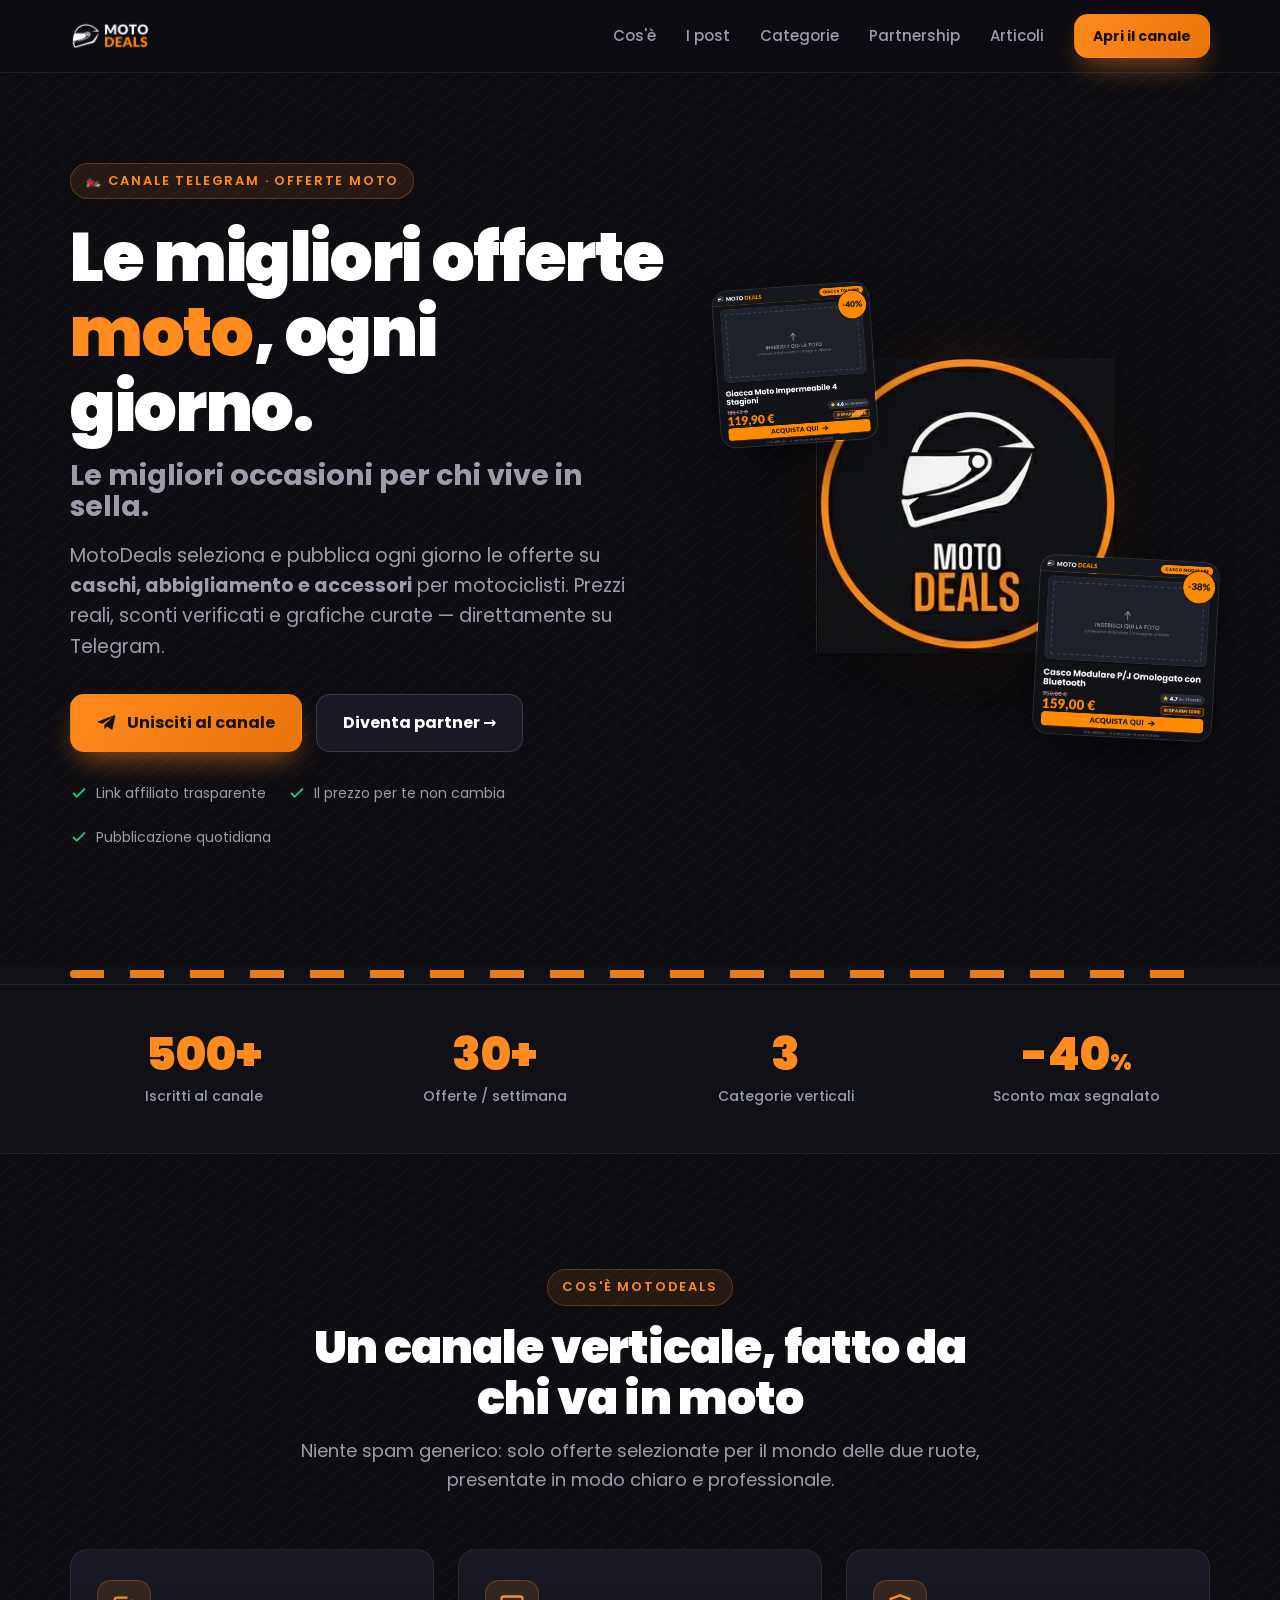
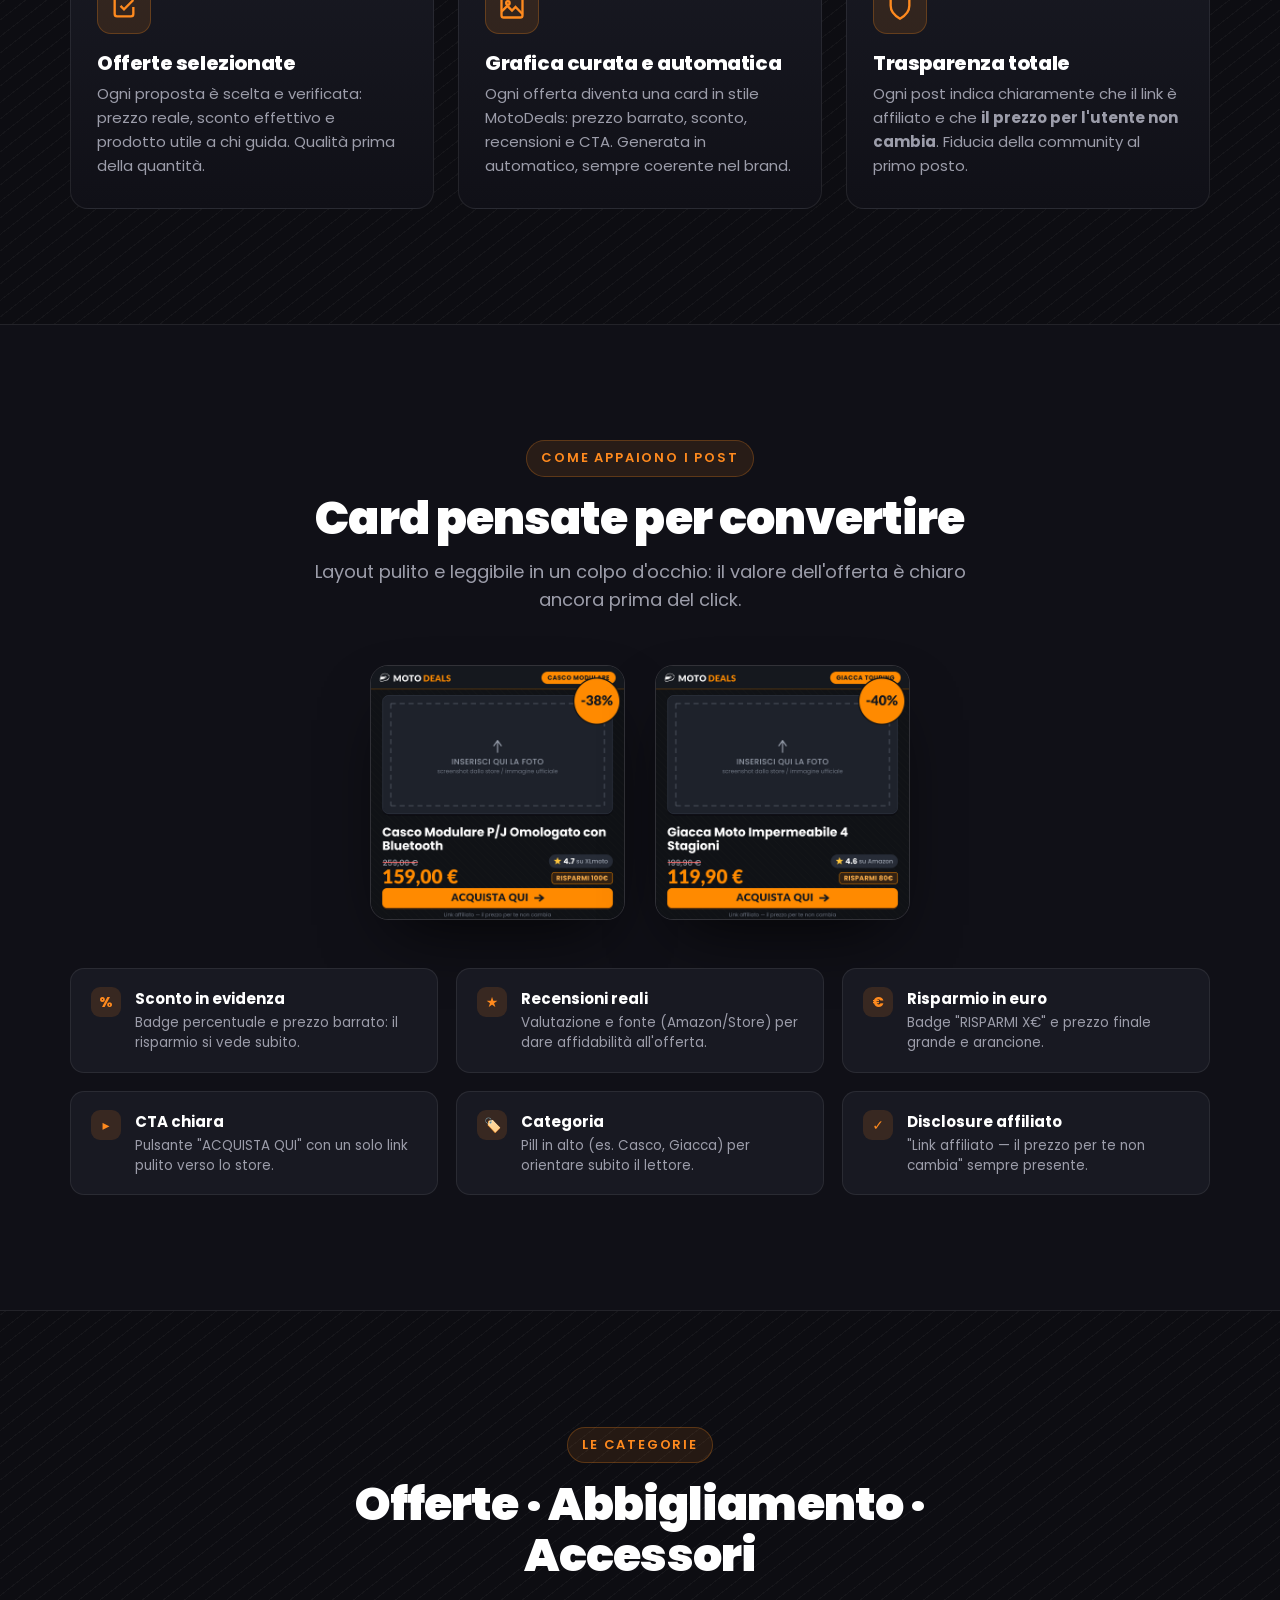
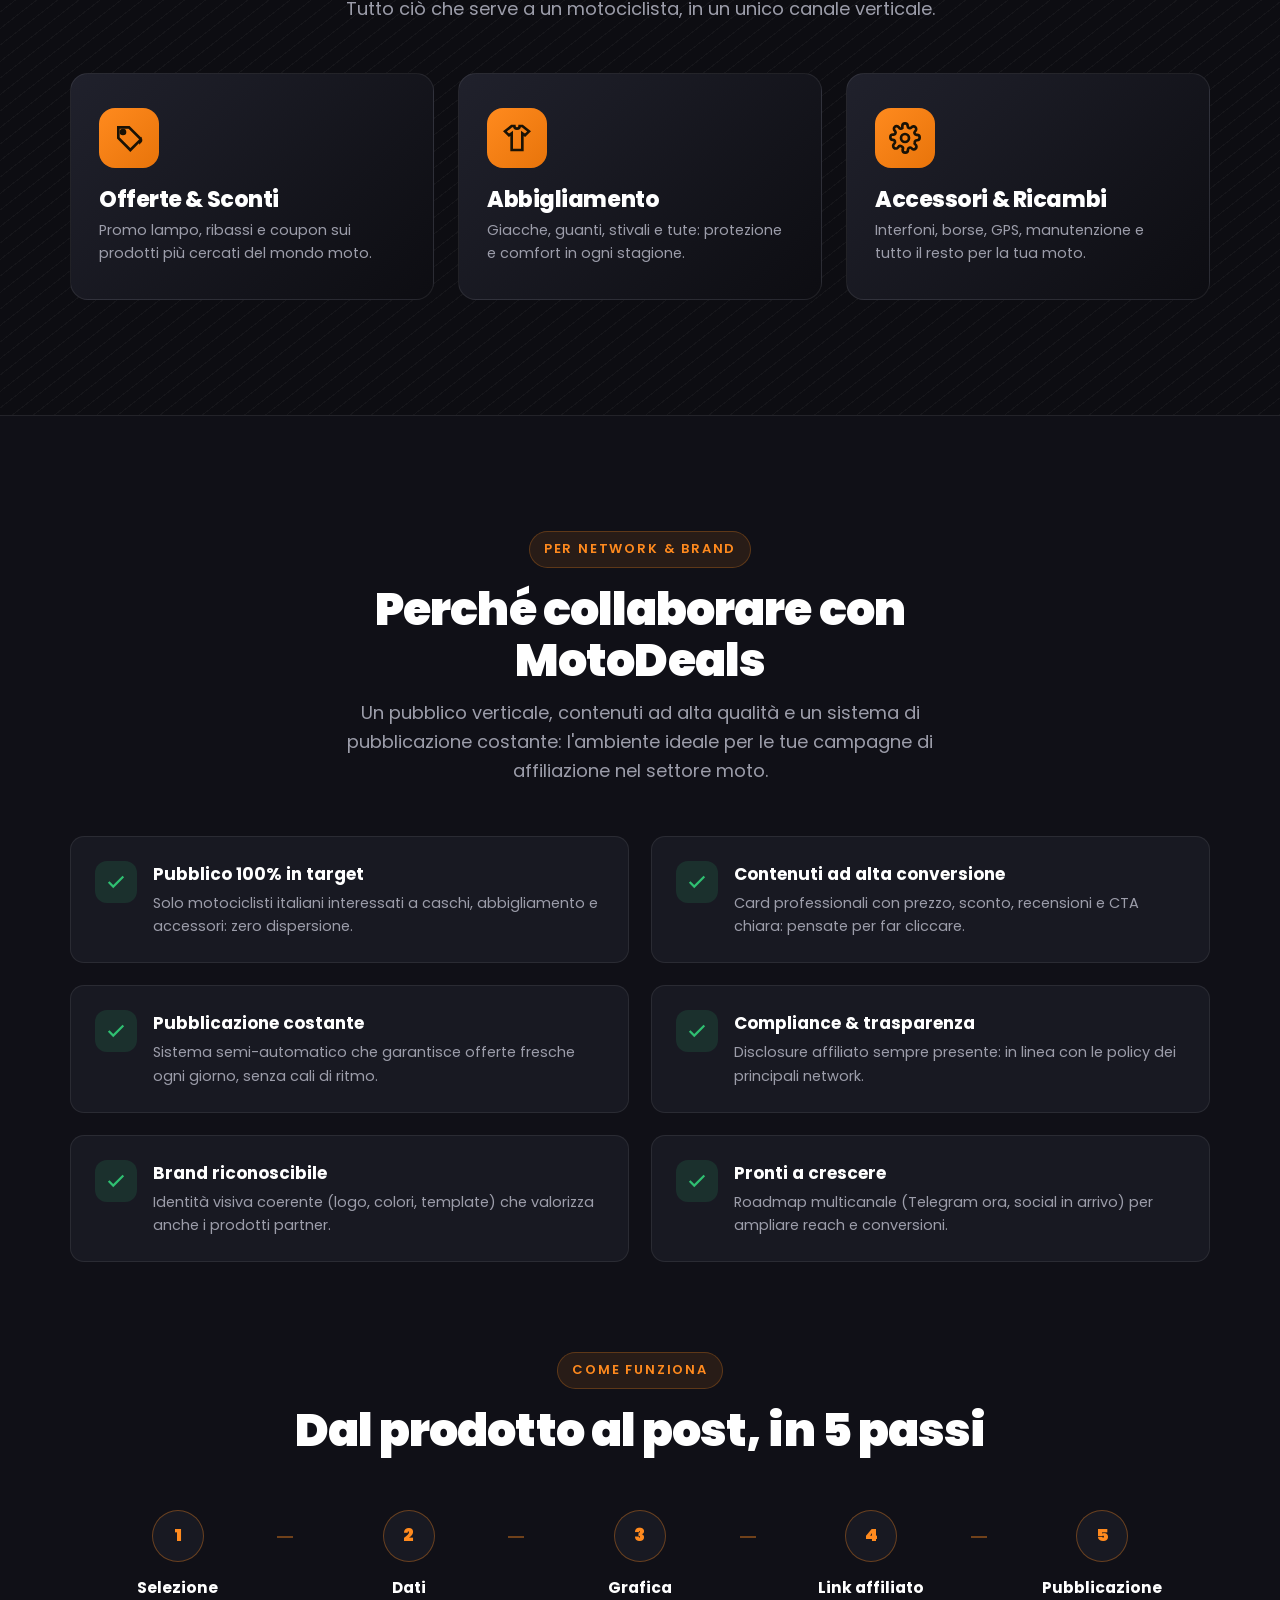
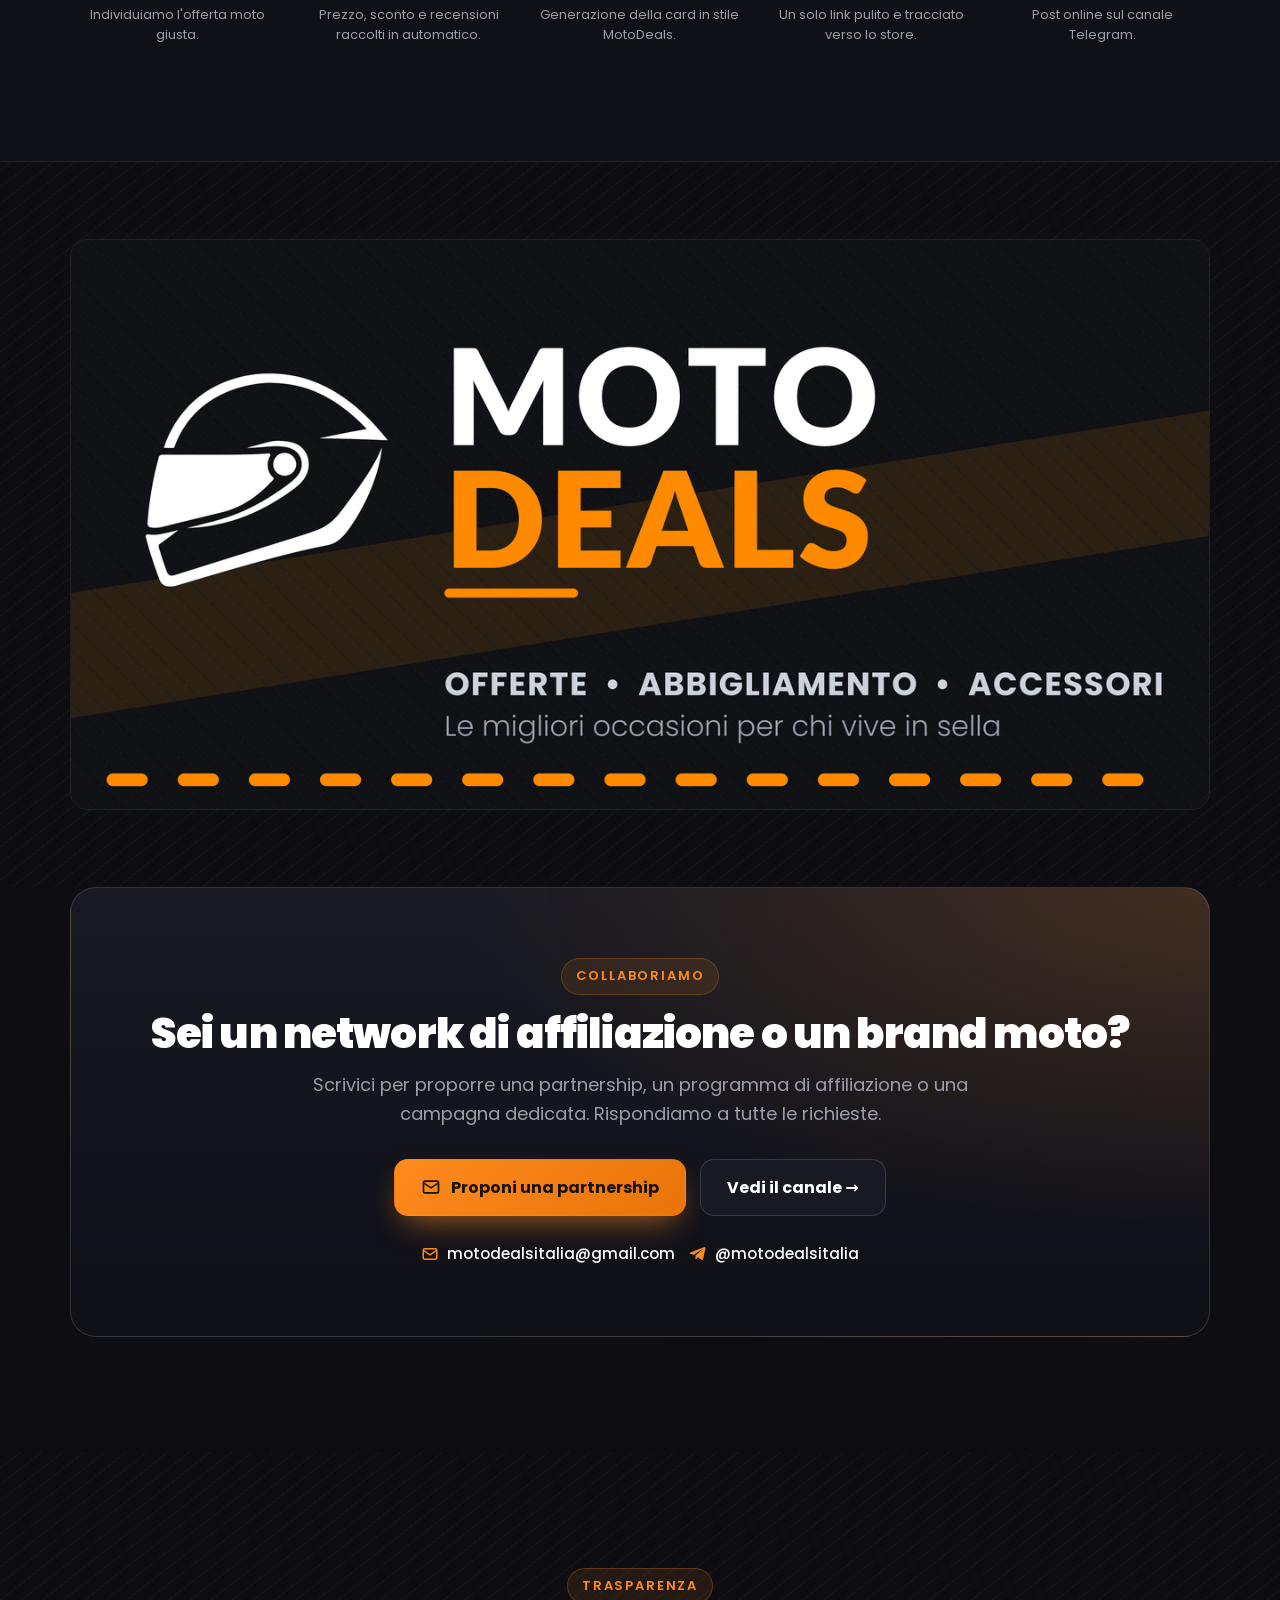
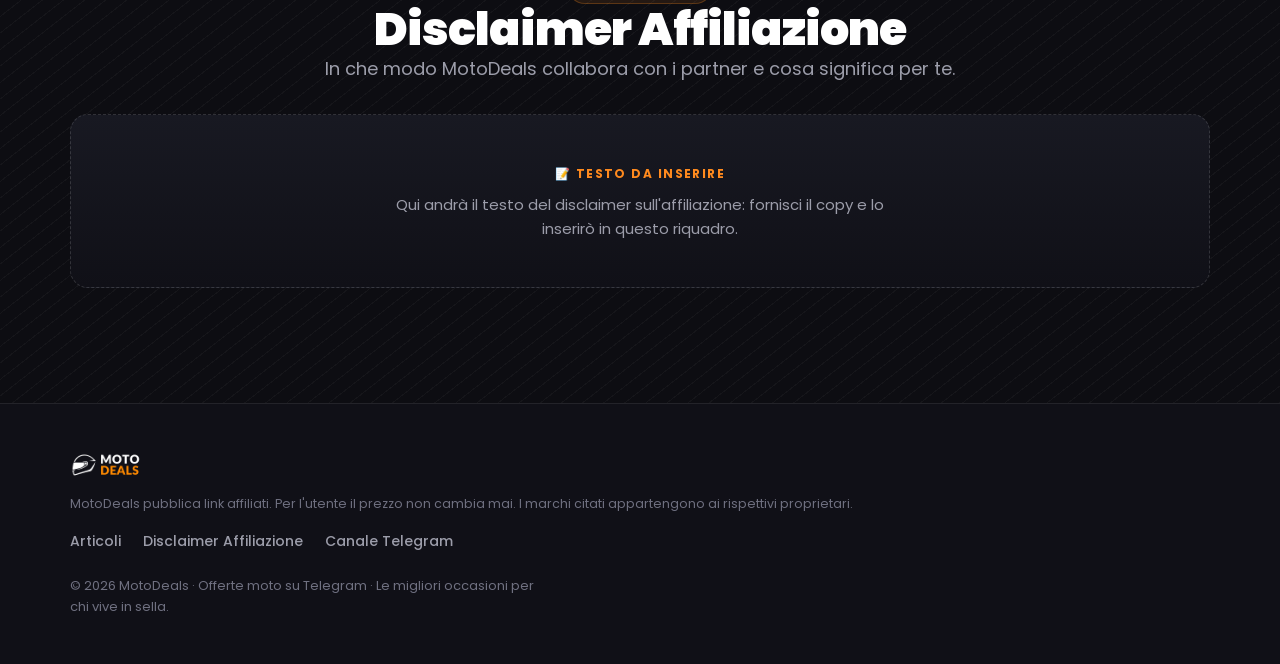
==== index.html @ 4dca3448 "Versione iniziale: sito MotoDeals (landing + blog articoli + pannello admin + sezione disclaimer) Co" ====
<!DOCTYPE html>
<html lang="it">
<head>
<meta charset="UTF-8" />
<meta name="viewport" content="width=device-width, initial-scale=1.0" />
<title>MotoDeals — Le migliori offerte moto su Telegram | Partnership & Affiliazioni</title>
<meta name="description" content="MotoDeals è il canale Telegram delle offerte moto: caschi, abbigliamento e accessori scontati ogni giorno. Contenuti curati, grafica automatica e trasparenza sui link affiliati. Cerchiamo partnership con network e brand del settore." />

<!-- Social preview -->
<meta property="og:title" content="MotoDeals — Le migliori offerte moto su Telegram" />
<meta property="og:description" content="Offerte, abbigliamento e accessori moto selezionati ogni giorno. Per chi vive in sella." />
<meta property="og:image" content="[data-uri]" />
<meta property="og:type" content="website" />
<link rel="icon" type="image/png" href="[data-uri]" />

<link rel="preconnect" href="https://fonts.googleapis.com" />
<link rel="preconnect" href="https://fonts.gstatic.com" crossorigin />
<link href="https://fonts.googleapis.com/css2?family=Poppins:wght@400;500;600;700;800;900&display=swap" rel="stylesheet" />

<link rel="stylesheet" href="styles.css" />
</head>
<body>

<!-- ============ NAV ============ -->
<header class="nav">
  <div class="wrap nav-inner">
    <a href="#top"><img class="nav-logo" src="[data-uri]" alt="MotoDeals" /></a>
    <nav class="nav-links" id="navlinks">
      <a class="link" href="#cos-e">Cos'è</a>
      <a class="link" href="#post">I post</a>
      <a class="link" href="#categorie">Categorie</a>
      <a class="link" href="#partner">Partnership</a>
      <a class="link" href="blog.html">Articoli</a>
      <a class="btn btn-primary nav-cta" href="https://t.me/motodealsitalia" target="_blank" rel="noopener">Apri il canale</a>
    </nav>
    <div class="burger" id="burger" aria-label="Menu">
      <svg viewBox="0 0 24 24" fill="none" stroke="currentColor" stroke-width="2"><path d="M3 6h18M3 12h18M3 18h18"/></svg>
    </div>
  </div>
</header>

<!-- ============ HERO ============ -->
<section class="hero stripes" id="top">
  <div class="wrap hero-grid">
    <div class="reveal">
      <span class="eyebrow">🏍️ Canale Telegram · Offerte Moto</span>
      <h1>Le migliori offerte <span class="orange">moto</span>, ogni giorno.
        <span class="sub">Le migliori occasioni per chi vive in sella.</span>
      </h1>
      <p class="lead">MotoDeals seleziona e pubblica ogni giorno le offerte su <strong>caschi, abbigliamento e accessori</strong> per motociclisti. Prezzi reali, sconti verificati e grafiche curate — direttamente su Telegram.</p>
      <div class="hero-cta">
        <a class="btn btn-primary" href="https://t.me/motodealsitalia" target="_blank" rel="noopener">
          <svg viewBox="0 0 24 24" fill="currentColor"><path d="M21.9 4.3 18.7 19c-.2 1-.9 1.3-1.8.8l-4.9-3.6-2.4 2.3c-.3.3-.5.5-1 .5l.3-5 9.1-8.2c.4-.4-.1-.6-.6-.2L6.4 13 1.6 11.5c-1-.3-1-1 .2-1.5L20.6 2.8c.9-.3 1.6.2 1.3 1.5Z"/></svg>
          Unisciti al canale
        </a>
        <a class="btn btn-ghost" href="#partner">Diventa partner →</a>
      </div>
      <div class="hero-trust">
        <span><svg viewBox="0 0 24 24" fill="none" stroke="currentColor" stroke-width="2.4"><path d="M20 6 9 17l-5-5"/></svg> Link affiliato trasparente</span>
        <span><svg viewBox="0 0 24 24" fill="none" stroke="currentColor" stroke-width="2.4"><path d="M20 6 9 17l-5-5"/></svg> Il prezzo per te non cambia</span>
        <span><svg viewBox="0 0 24 24" fill="none" stroke="currentColor" stroke-width="2.4"><path d="M20 6 9 17l-5-5"/></svg> Pubblicazione quotidiana</span>
      </div>
    </div>
    <div class="hero-visual reveal">
      <div class="glow"></div>
      <img class="hero-logo" src="[data-uri]" alt="Logo MotoDeals" />
      <img class="hero-card" src="[data-uri]" alt="Esempio offerta casco" />
      <img class="hero-card hero-card-2" src="[data-uri]" alt="Esempio offerta giacca" />
    </div>
  </div>
</section>

<div class="road-wrap"><div class="wrap"><div class="road"></div></div></div>

<!-- ============ STATS ============ -->
<!-- ⬇️⬇️  MODIFICA QUI CON I TUOI NUMERI REALI prima di inviare ai network  ⬇️⬇️ -->
<section class="stats" style="padding-block:46px">
  <div class="wrap stats-grid reveal">
    <div class="stat"><div class="num" data-target="500" data-suffix="+">0</div><div class="lbl">Iscritti al canale</div></div>
    <div class="stat"><div class="num" data-target="30" data-suffix="+">0</div><div class="lbl">Offerte / settimana</div></div>
    <div class="stat"><div class="num">3</div><div class="lbl">Categorie verticali</div></div>
    <div class="stat"><div class="num">-40<span style="font-size:.5em">%</span></div><div class="lbl">Sconto max segnalato</div></div>
  </div>
</section>
<!-- ⬆️⬆️  fine numeri da personalizzare  ⬆️⬆️ -->

<!-- ============ COS'È ============ -->
<section id="cos-e" class="stripes">
  <div class="wrap">
    <div class="sec-head center reveal">
      <span class="eyebrow">Cos'è MotoDeals</span>
      <h2 class="title" style="margin:16px 0 14px">Un canale verticale, fatto da chi va in moto</h2>
      <p class="lead center">Niente spam generico: solo offerte selezionate per il mondo delle due ruote, presentate in modo chiaro e professionale.</p>
    </div>
    <div class="cards">
      <div class="card reveal">
        <div class="ico"><svg viewBox="0 0 24 24" fill="none" stroke="currentColor" stroke-width="2"><path d="m9 11 3 3 8-8"/><path d="M20 12v6a2 2 0 0 1-2 2H6a2 2 0 0 1-2-2V6a2 2 0 0 1 2-2h9"/></svg></div>
        <h3>Offerte selezionate</h3>
        <p>Ogni proposta è scelta e verificata: prezzo reale, sconto effettivo e prodotto utile a chi guida. Qualità prima della quantità.</p>
      </div>
      <div class="card reveal">
        <div class="ico"><svg viewBox="0 0 24 24" fill="none" stroke="currentColor" stroke-width="2"><rect x="3" y="3" width="18" height="18" rx="2"/><path d="m3 16 5-5 4 4 3-3 6 6"/><circle cx="8.5" cy="8.5" r="1.5"/></svg></div>
        <h3>Grafica curata e automatica</h3>
        <p>Ogni offerta diventa una card in stile MotoDeals: prezzo barrato, sconto, recensioni e CTA. Generata in automatico, sempre coerente nel brand.</p>
      </div>
      <div class="card reveal">
        <div class="ico"><svg viewBox="0 0 24 24" fill="none" stroke="currentColor" stroke-width="2"><path d="M12 2 4 5v6c0 5 3.4 8.5 8 11 4.6-2.5 8-6 8-11V5l-8-3Z"/></svg></div>
        <h3>Trasparenza totale</h3>
        <p>Ogni post indica chiaramente che il link è affiliato e che <strong>il prezzo per l'utente non cambia</strong>. Fiducia della community al primo posto.</p>
      </div>
    </div>
  </div>
</section>

<!-- ============ POST SHOWCASE ============ -->
<section id="post" class="showcase">
  <div class="wrap">
    <div class="sec-head center reveal">
      <span class="eyebrow">Come appaiono i post</span>
      <h2 class="title" style="margin:16px 0 14px">Card pensate per convertire</h2>
      <p class="lead center">Layout pulito e leggibile in un colpo d'occhio: il valore dell'offerta è chiaro ancora prima del click.</p>
    </div>
    <div class="posts">
      <img class="post-shot reveal" src="[data-uri]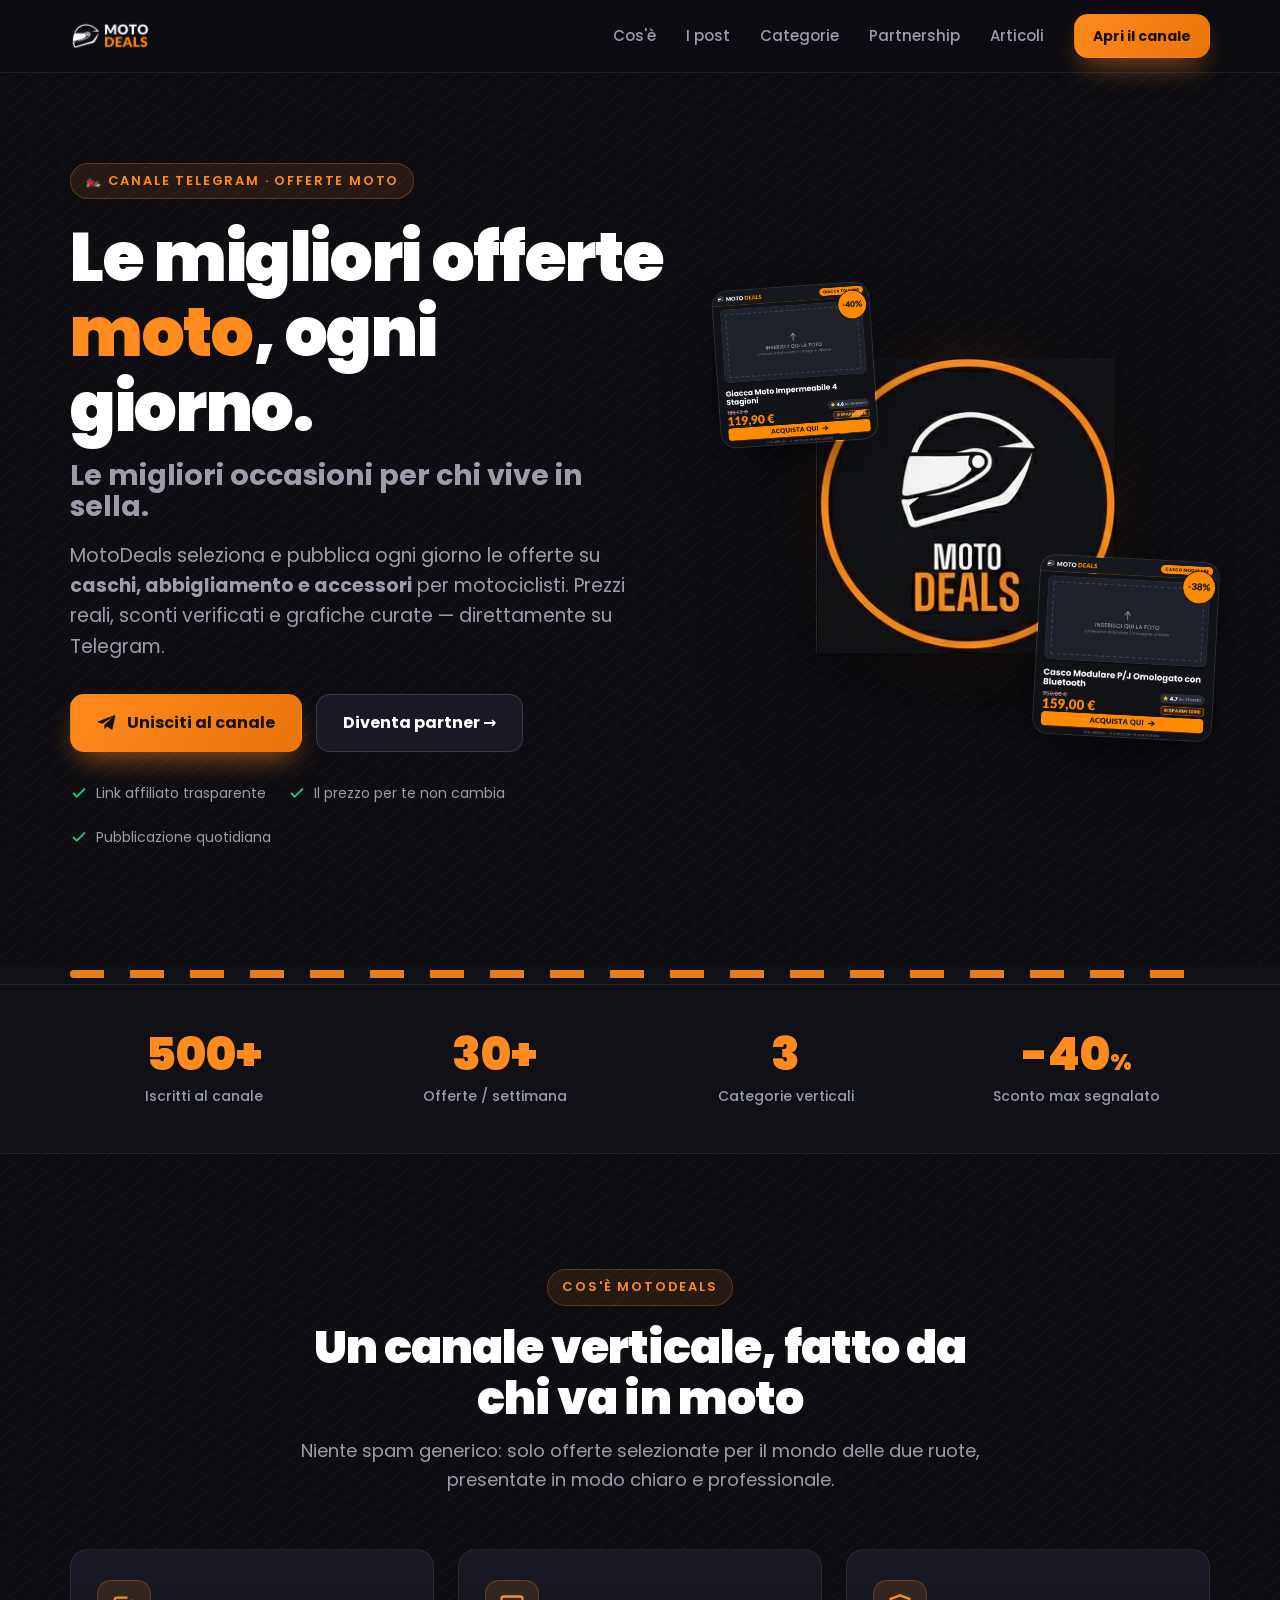
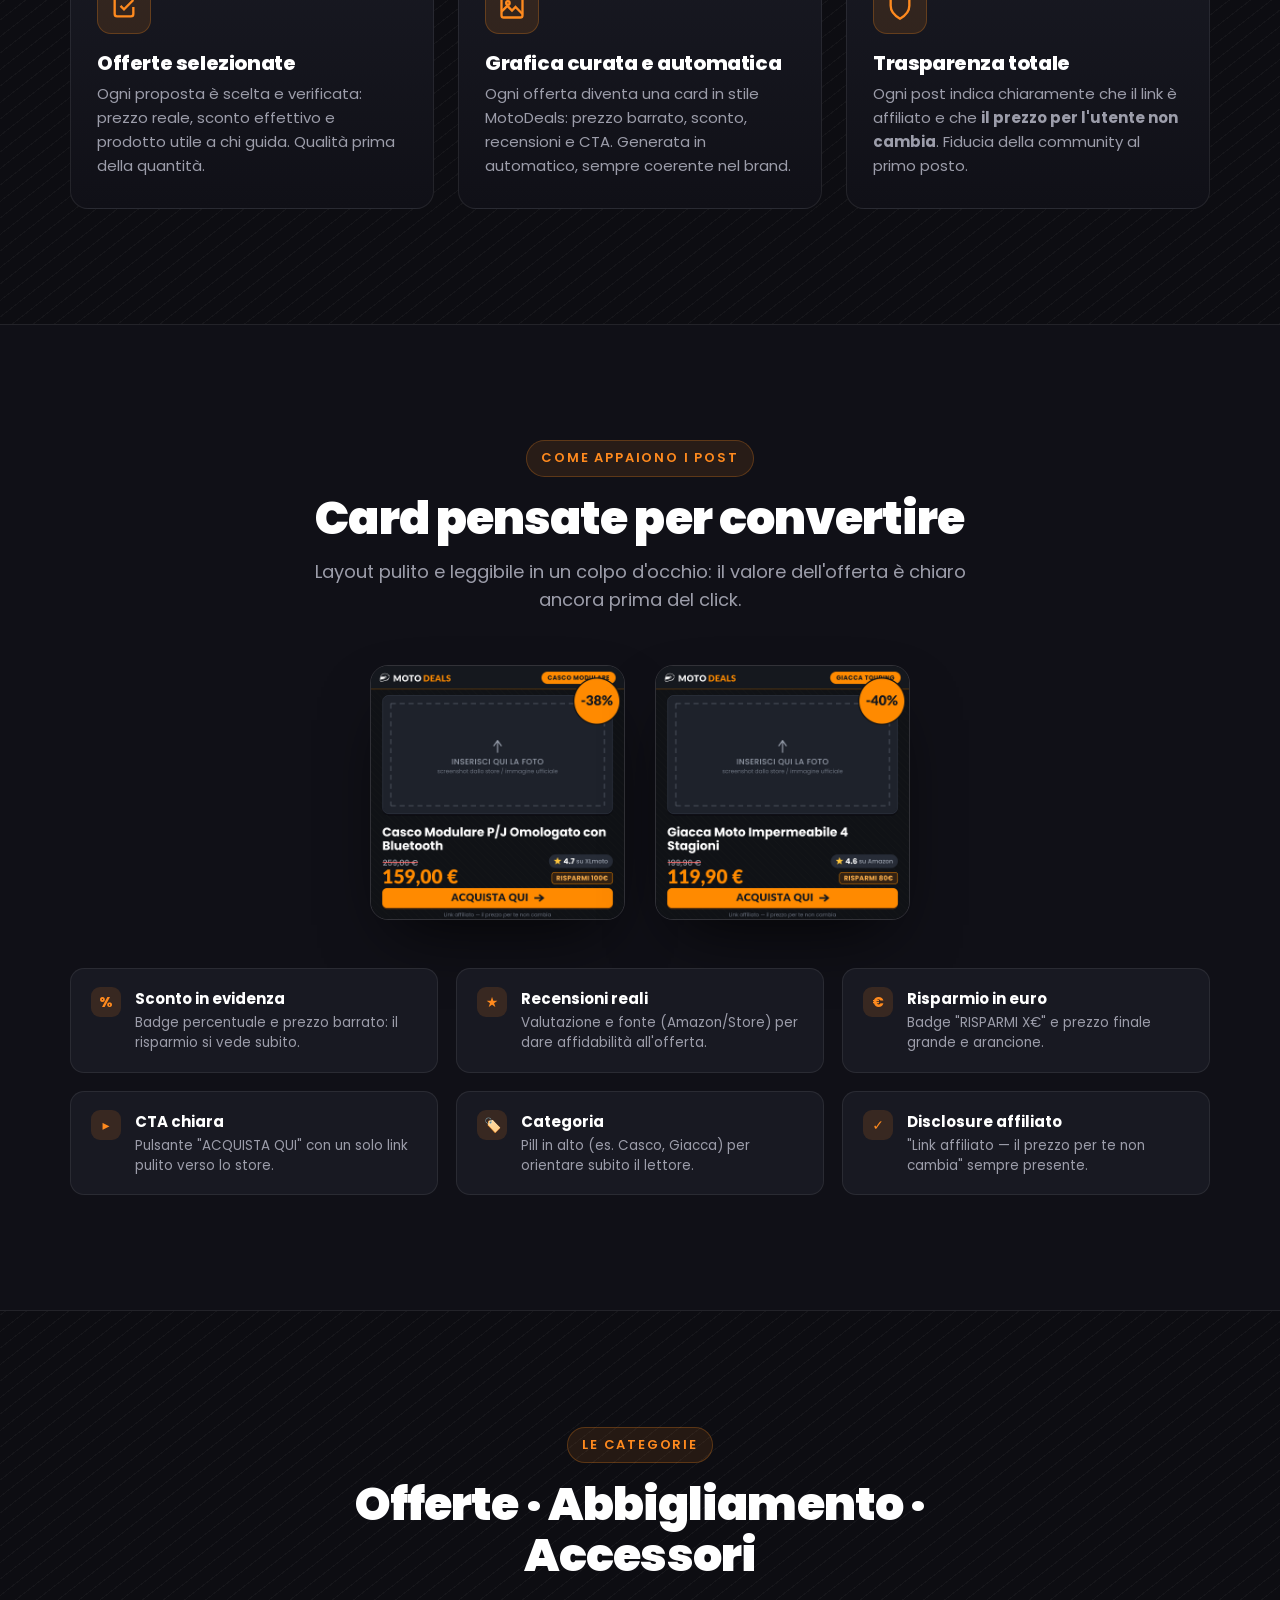
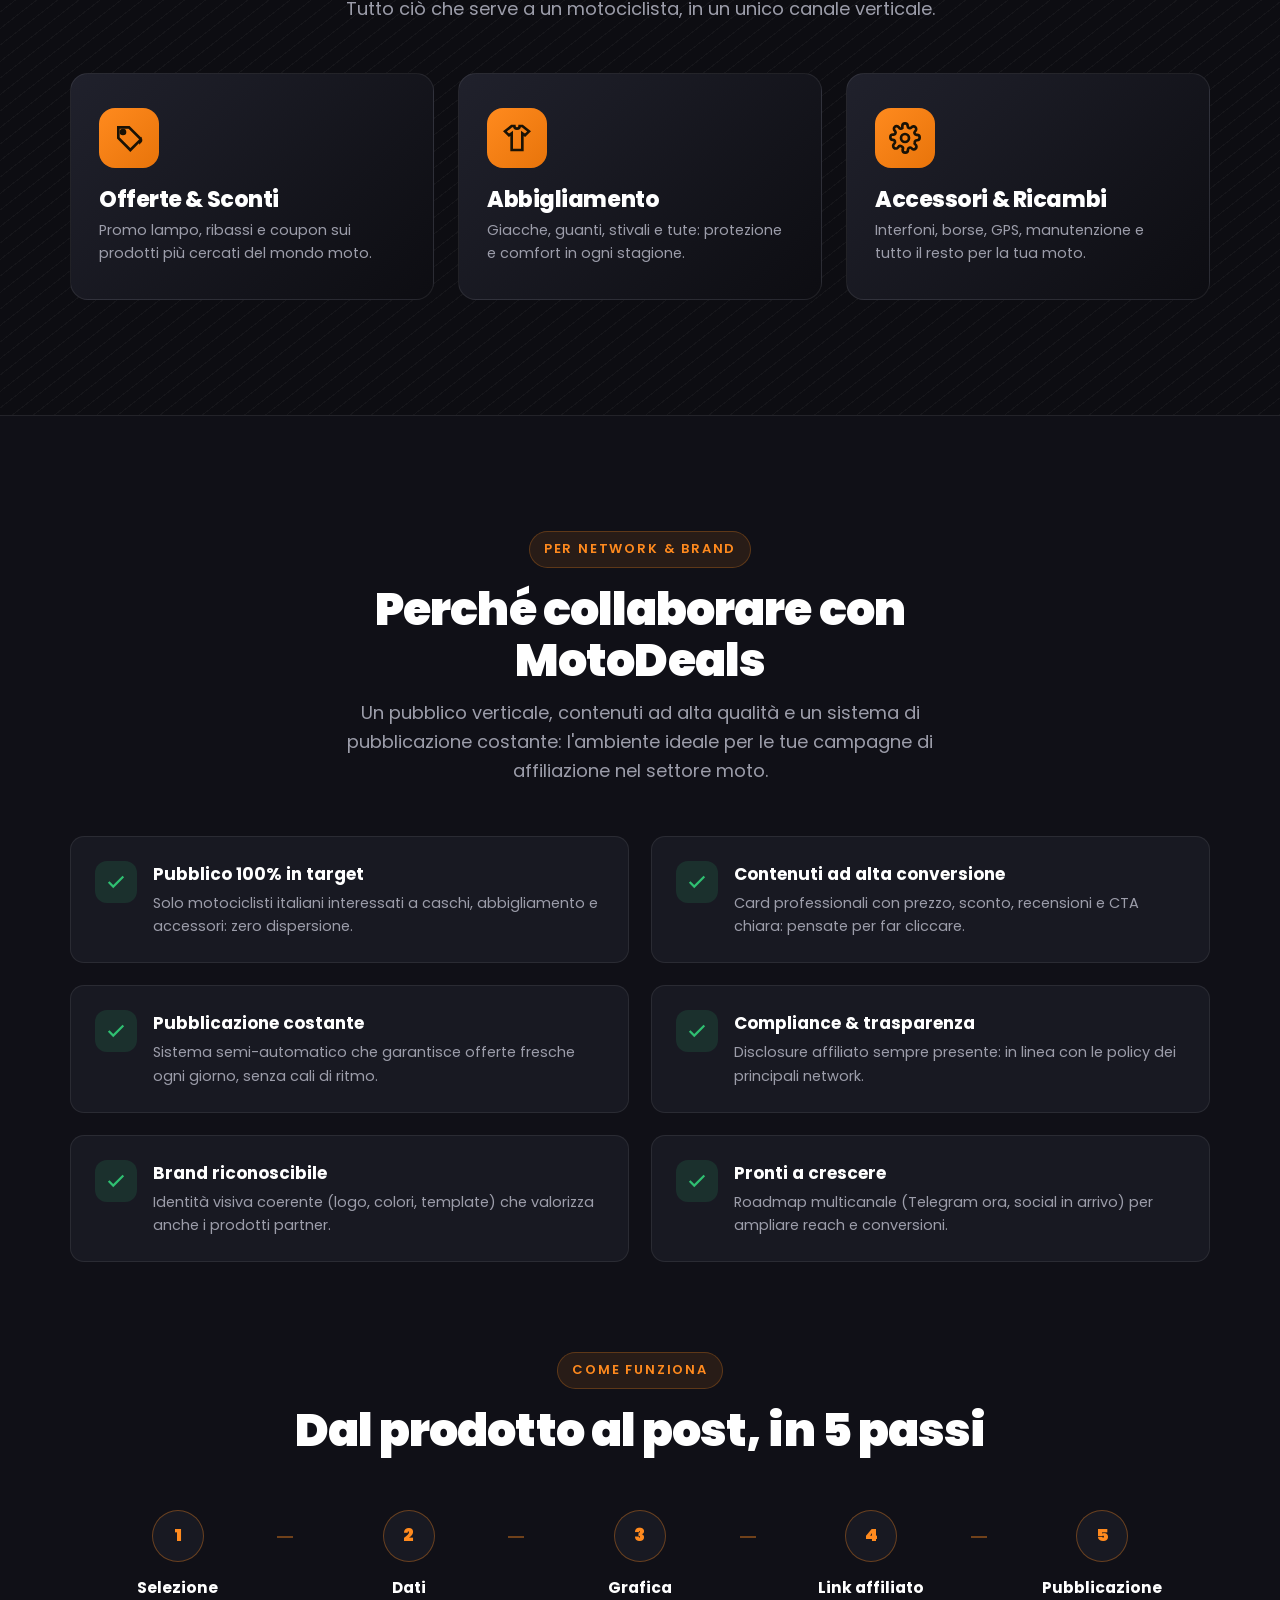
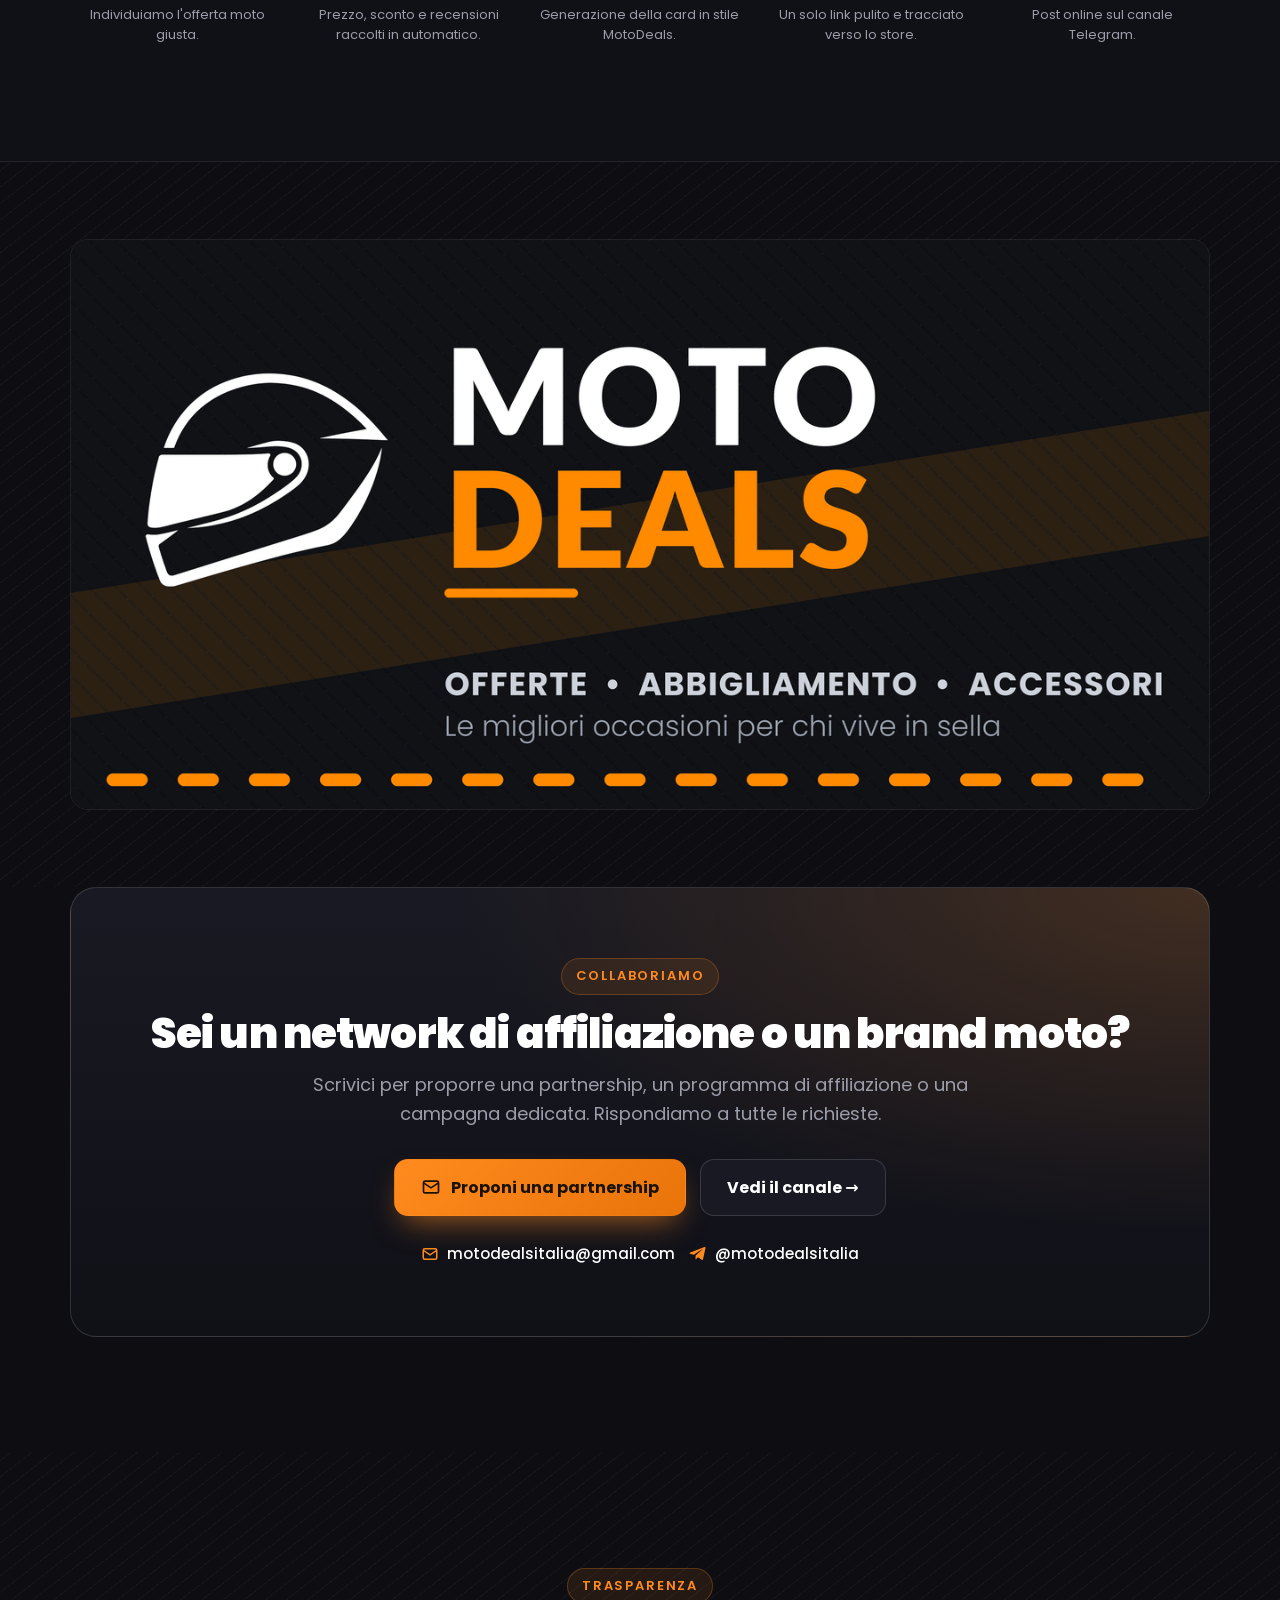
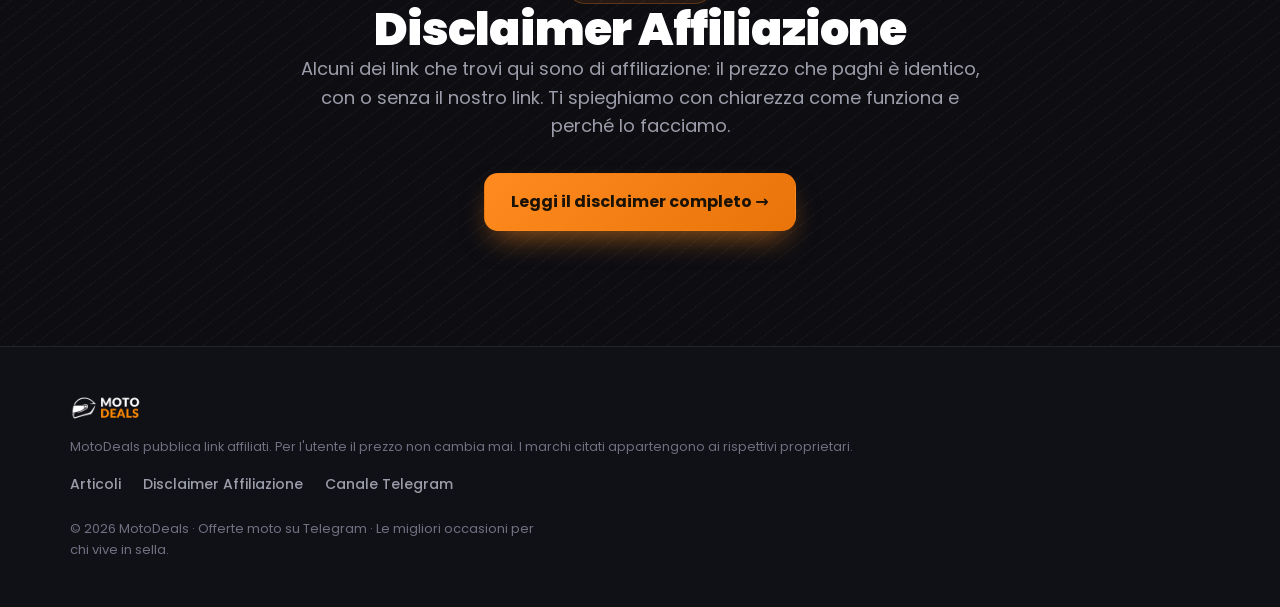
